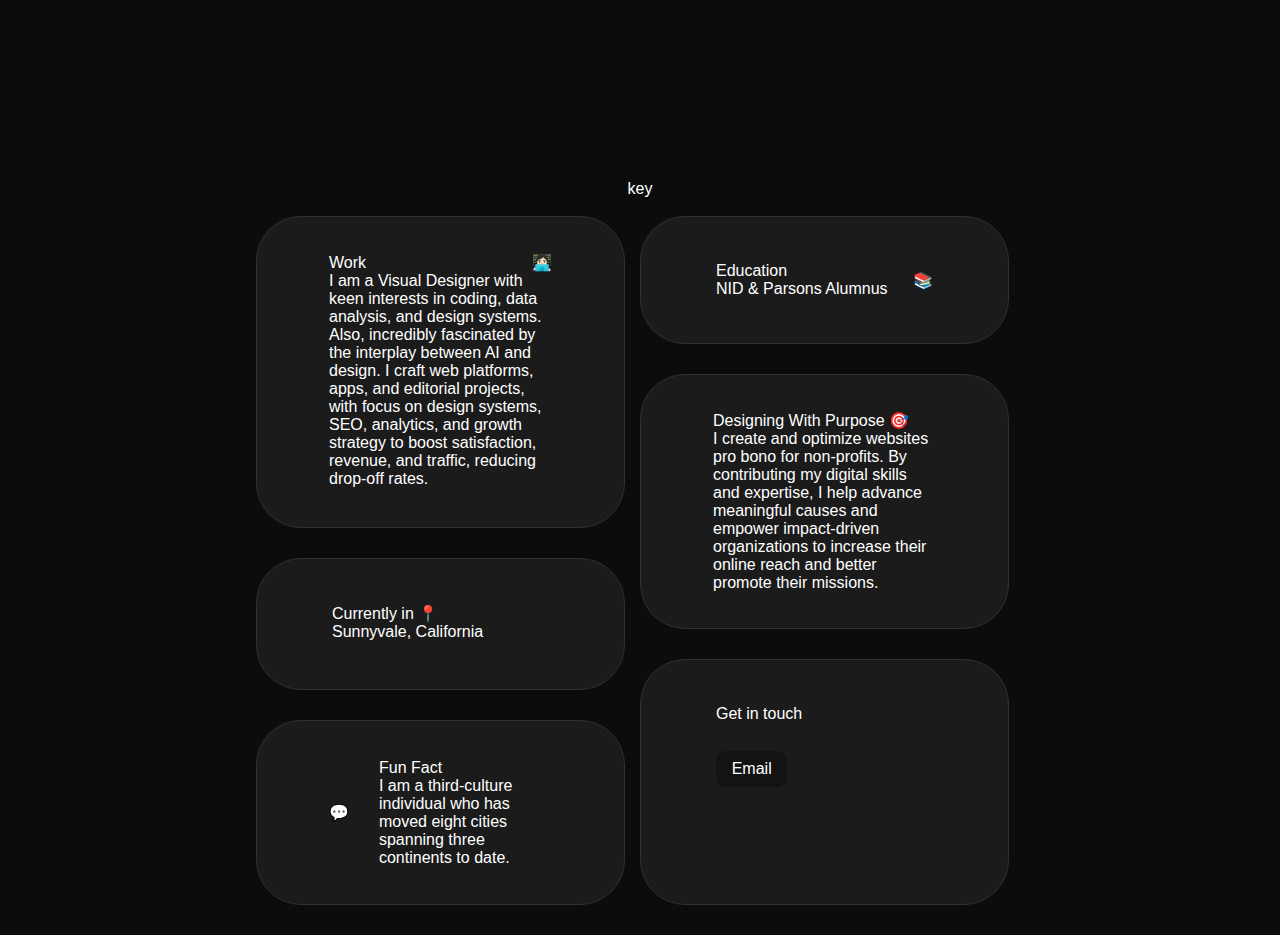
==== about.html @ a788268a "adding about content" ====
<!DOCTYPE html>
<html lang="en">
<head>
    <meta charset="UTF-8">
    <meta name="viewport" content="width=device-width, initial-scale=1.0">
    <link href="assets/reset.css" rel="stylesheet">
	<link href="assets/about.css" rel="stylesheet">
    <script defer src="assets/astera.js"></script>
    <link href="assets/images/favicon.ico" rel="icon" sizes="any">
    <link href="/assets/images/touch_icon.png"  rel="apple-touch-icon">
    <meta content="ogimage.jpg" property="og:image">
    <title>Astera Labs</title>
</head>
<body>
<section id="about">
    <h2 class="handwriting" id="handwriting2"></h2>

    <div class="content">
        <div class="left">
            <div class="blurb">
                <div class="word">
                    <h3>
                        Work
                    </h3>
                    <div class="icon">
                        <h4>👩🏻‍💻</h4>
                    </div>
                </div>
                <p>
                    I am a Visual Designer with keen interests in coding, data analysis, and design systems. Also, incredibly fascinated by the interplay between AI and design. I craft web platforms, apps, and editorial projects, with focus on  design systems, SEO, analytics, and growth strategy to boost satisfaction, revenue, and traffic, reducing drop-off rates.
                </p>
            </div>

            <div class="location">
                <h3>Currently in 📍</h3>
                <p>Sunnyvale, California</p>
            </div>
            
            <div class="funfact">
                <div class="icon2">
                    <h5>💬</h5>
                </div>
                <div class="text">
                    <h3>
                        Fun Fact
                    </h3>
                    <p>
                        I am a third-culture individual who has moved eight cities spanning three continents to date. 
                    </p>
                </div>
            </div>
        </div>

        <div class="right">
            <div class="education">
                <div class="script">
                    <h3>Education</h3>
                    <p>NID & Parsons Alumnus</p>
                </div>
                <div class="icon3">
                    <h5>📚</h5>
                </div>
            </div>

            <div class="purpose">
                <h3>
                    Designing With Purpose 🎯
                </h3>
                <p>
                    I create and optimize websites pro bono for non-profits. By contributing my digital skills and expertise, I help advance meaningful causes and empower impact-driven organizations to increase their online reach and better promote their missions.
                </p>
            </div>

            <div class="contact">
                <h3>Get in touch</h3>
                <a href="mailto:shiviravis@gmail.com" target="_blank">
                    <div class="button">
                        Email
                    </div>
                </a>
                <br>
                <br>
                <br>
                <br>
            </div>
        </div>
    </div>
</section>
</body>
</html>
---- assets/about.css ----
body
{
    background-color: #0C0C0C;
    color: #FFFFFF;
    font-family: "Inter", sans-serif;
}
h2
{
    font-weight: 400;
    font-size: var(--title);
    line-height: var(--title-line-height);
    text-align: center;
}

#about 
{
    padding-top: 20vh;
    width: 60%;
    margin: auto;
    padding: auto;
    display: flex;
    flex-direction: column;
}

#about h2, #projects h2
{
    margin: auto;
}

.caption
{
    width: 75%;
    margin: auto;
}
  
.content 
{
    display: flex;
    flex-direction: row;
    margin-top: 2vh;
}

.left 
{
    width: 48%;
    margin-right: 2%;
    display: flex;
    flex-direction: column;
}

.right 
{
    width: 48%;
    display: flex;
    flex-direction: column;
}

.blurb,
.funfact,
.purpose 
{
    border: 1px solid #313131;
    background-color: #1B1B1B;
    border-radius: 5vh;
    padding: 4vh 8vh;
    margin-bottom: 3.33vh;
    flex-grow: 1;
}

.location,
.education,
.contact 
{
    background-color: #1B1B1B;
    border-radius: 5vh;
    border: 1px solid #313131;
    padding: 5vh 8.33vh;
    margin-bottom: 3.33vh;
    flex-grow: 1;
}

.button 
{
    background-color: #131313;
    color: #FFFFFF;
    width: 33%;
    padding: 1vh;
    text-align: center;
    border-radius: 10px;
    margin-top: 3.17vh;
}

.button:hover 
{
    background-color: #FFFFFF;
    color: #0C0C0C;
}

.icon2 
{
    margin-right: 3.33vh;
}

.icon2 h1, .icon3 h1
{
    margin-bottom: 0px;
}

.education 
{
    display: flex;
    flex-direction: row;
    justify-content: space-between;
    align-items: center;
}

.funfact 
{
    display: flex;
    justify-content: space-between;
    align-items: center;
}

.word 
{
    display: flex;
    flex-direction: row;
    justify-content: space-between;
    align-items: center;
}

.contact 
{
    background-image: url(../assets/images/contact.png);
    background-size: cover;
    background-position: center;
    background-repeat: no-repeat;
}
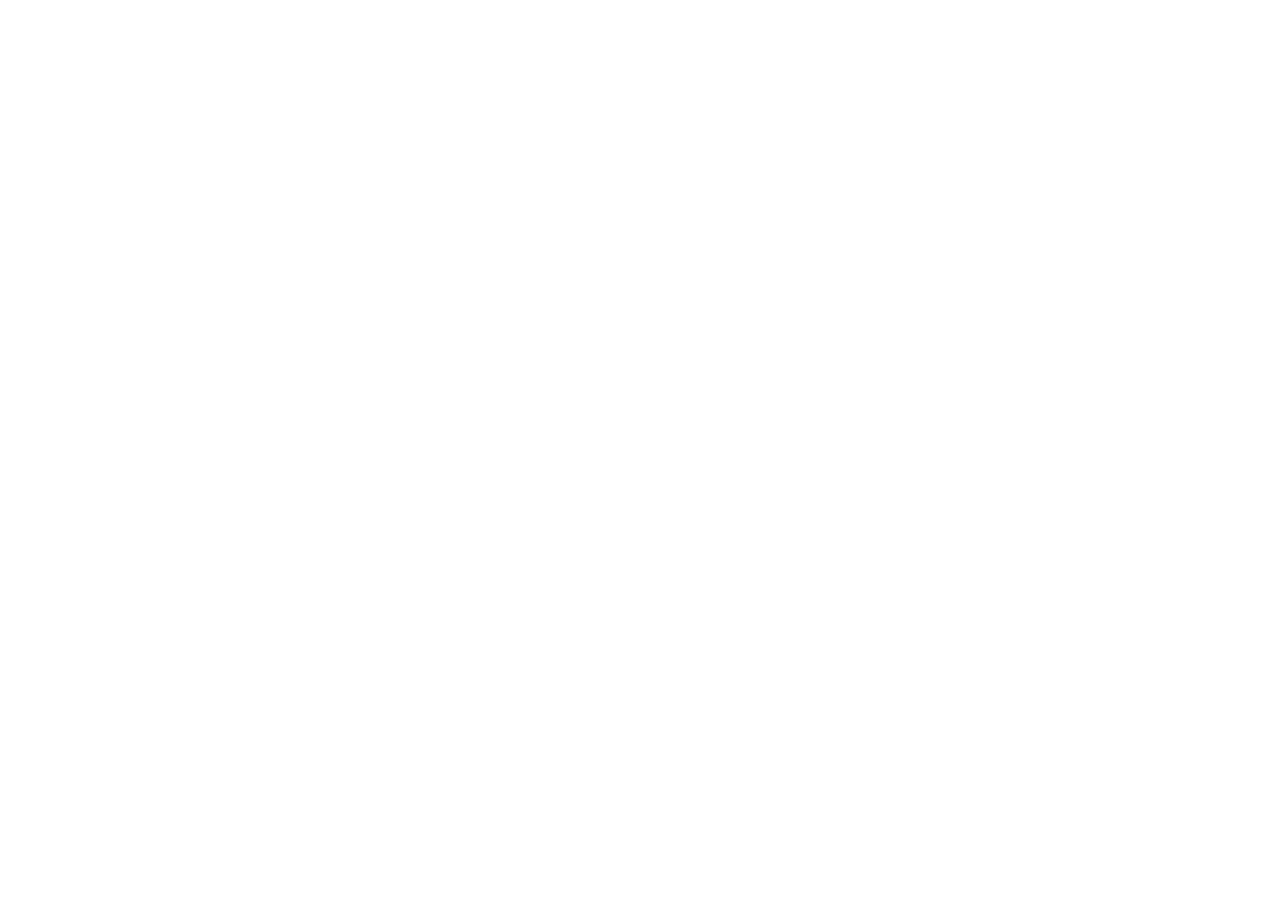
==== commit 0f51cef1: "code clean up" ====
--- a/about.html
+++ b/about.html
@@ -5,86 +5,11 @@
     <meta name="viewport" content="width=device-width, initial-scale=1.0">
     <link href="assets/reset.css" rel="stylesheet">
 	<link href="assets/about.css" rel="stylesheet">
-    <script defer src="assets/astera.js"></script>
     <link href="assets/images/favicon.ico" rel="icon" sizes="any">
     <link href="/assets/images/touch_icon.png"  rel="apple-touch-icon">
     <meta content="ogimage.jpg" property="og:image">
-    <title>Astera Labs</title>
+    <title>Hi 👋, I'm Shivi</title>
 </head>
 <body>
-<section id="about">
-    <h2 class="handwriting" id="handwriting2"></h2>
-
-    <div class="content">
-        <div class="left">
-            <div class="blurb">
-                <div class="word">
-                    <h3>
-                        Work
-                    </h3>
-                    <div class="icon">
-                        <h4>👩🏻‍💻</h4>
-                    </div>
-                </div>
-                <p>
-                    I am a Visual Designer with keen interests in coding, data analysis, and design systems. Also, incredibly fascinated by the interplay between AI and design. I craft web platforms, apps, and editorial projects, with focus on  design systems, SEO, analytics, and growth strategy to boost satisfaction, revenue, and traffic, reducing drop-off rates.
-                </p>
-            </div>
-
-            <div class="location">
-                <h3>Currently in 📍</h3>
-                <p>Sunnyvale, California</p>
-            </div>
-            
-            <div class="funfact">
-                <div class="icon2">
-                    <h5>💬</h5>
-                </div>
-                <div class="text">
-                    <h3>
-                        Fun Fact
-                    </h3>
-                    <p>
-                        I am a third-culture individual who has moved eight cities spanning three continents to date. 
-                    </p>
-                </div>
-            </div>
-        </div>
-
-        <div class="right">
-            <div class="education">
-                <div class="script">
-                    <h3>Education</h3>
-                    <p>NID & Parsons Alumnus</p>
-                </div>
-                <div class="icon3">
-                    <h5>📚</h5>
-                </div>
-            </div>
-
-            <div class="purpose">
-                <h3>
-                    Designing With Purpose 🎯
-                </h3>
-                <p>
-                    I create and optimize websites pro bono for non-profits. By contributing my digital skills and expertise, I help advance meaningful causes and empower impact-driven organizations to increase their online reach and better promote their missions.
-                </p>
-            </div>
-
-            <div class="contact">
-                <h3>Get in touch</h3>
-                <a href="mailto:shiviravis@gmail.com" target="_blank">
-                    <div class="button">
-                        Email
-                    </div>
-                </a>
-                <br>
-                <br>
-                <br>
-                <br>
-            </div>
-        </div>
-    </div>
-</section>
 </body>
 </html>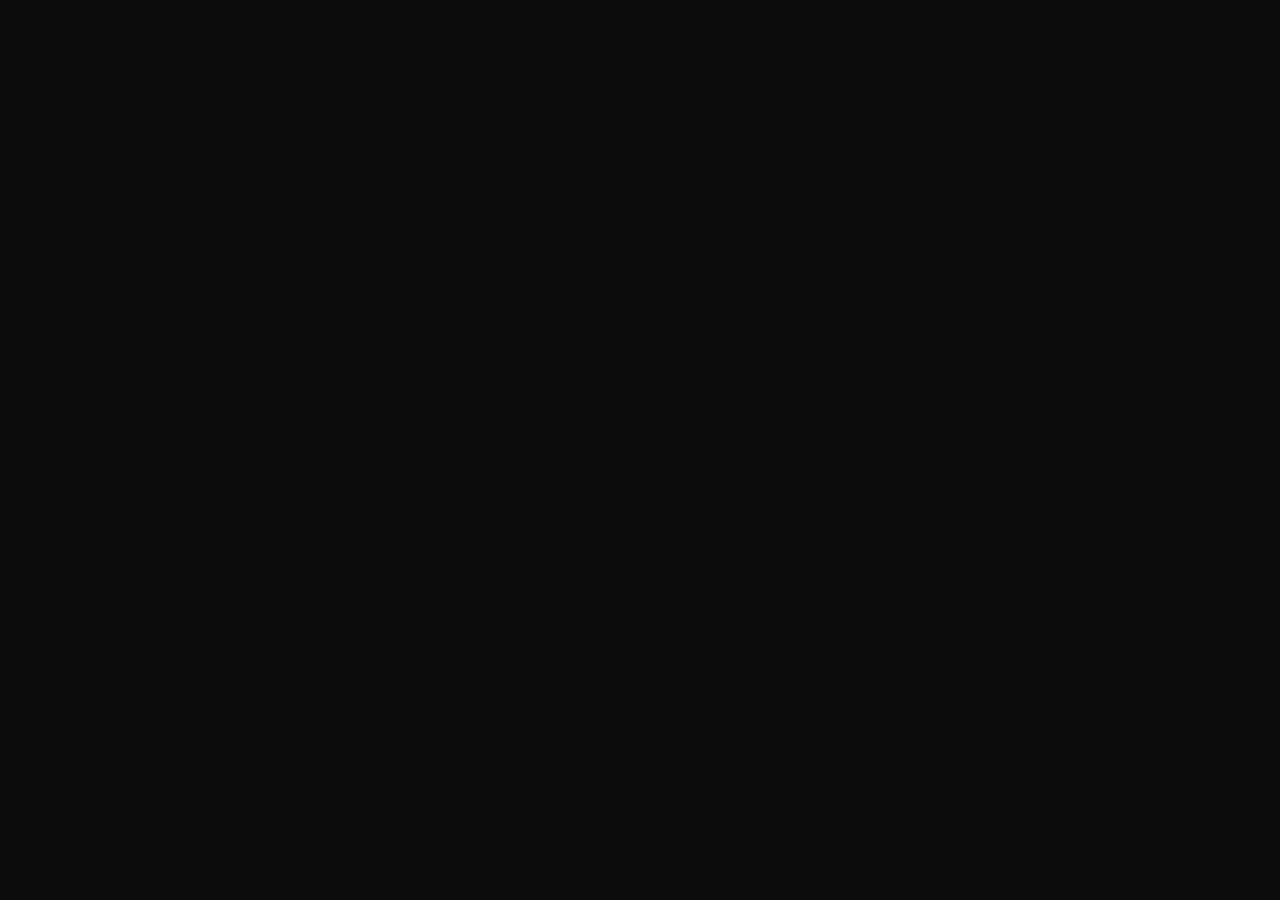
==== commit f42ea1c1: "i deleted something wrong, let's see" ====
--- a/about.html
+++ b/about.html
@@ -4,6 +4,7 @@
     <meta charset="UTF-8">
     <meta name="viewport" content="width=device-width, initial-scale=1.0">
     <link href="assets/reset.css" rel="stylesheet">
+    <link href="assets/style.css" rel="stylesheet">
 	<link href="assets/about.css" rel="stylesheet">
     <link href="assets/images/favicon.ico" rel="icon" sizes="any">
     <link href="/assets/images/touch_icon.png"  rel="apple-touch-icon">
--- a/assets/style.css
+++ b/assets/style.css
@@ -0,0 +1,235 @@
+@import url('https://fonts.googleapis.com/css2?family=Borel&family=Inconsolata:wght@200..900&family=Urbanist:ital,wght@0,100..900;1,100..900&display=swap');
+
+:root 
+{
+    --body-copy: 15px;
+    --title: 16px;
+    --hero-copy: 28px;
+    --grid-item-height: auto;
+}
+
+body 
+{
+    font-family: "Inconsolata", monospace;
+    font-size: var(--body-copy);
+    line-height: 1.2;
+    font-weight: 400;
+    background-color: #0C0C0C; 
+    color: #FFFFFF;
+    width: 90%;
+    margin: auto;
+    letter-spacing: 0.5px;
+}
+
+h1 
+{
+    font-family: "Urbanist";
+    font-size: var(--hero-copy);
+    line-height: 1.1;
+    font-weight: 600;
+    margin-bottom: 20px;
+    letter-spacing: 1px;
+}
+
+h3
+{
+    font-size: var(--title);
+    line-height: calc(var(--title)*1.2);
+    font-weight: 400;
+    color: #999999;
+    margin-top: 50px;
+    margin-bottom: 20px;
+}
+
+.content 
+{
+    display: flex;
+    flex-direction: column;
+    margin-top: 7vh;
+}
+
+.intro, .image 
+{
+    display: grid;
+    grid-template-columns: repeat(1, 1fr);
+    grid-auto-rows: var(--grid-item-height);
+    gap: 20px;
+    margin-bottom: 30px;
+}
+
+.intro h1
+{
+    font-size: 20px;
+    font-weight: 500;
+}
+
+.handwriting 
+{
+    font-family: 'Borel', cursive;
+    height: 4.5vh;
+    padding-top: 20px;
+    background: linear-gradient(to right, #F7C33D, #FE3263, #855AFF, #4CFED3);
+    background-clip: text;
+    -webkit-text-fill-color: transparent;
+    width: fit-content;
+    letter-spacing: 0px;
+}
+
+#handwriting2, #handwriting3, #handwriting4 
+{
+    margin-left: 20px;
+}
+
+.grid-item1, .grid-item2, .grid-item3 
+{
+    position: relative;
+    border-radius: 25px;
+    aspect-ratio: 1/1;
+    overflow: hidden;
+}
+
+.grid-item1 img, .grid-item2 img, .grid-item3 img, .grid-item2 iframe 
+{
+    width: 100%;
+    height: 100%;
+    object-fit: cover;
+    border-radius: 25px;
+}
+
+.one 
+{ 
+    background: url(images/about.png) no-repeat center/cover; 
+}
+
+.two 
+{ 
+    background: url(images/vawg.png) no-repeat center/cover; 
+}
+
+.eight 
+{ 
+    background: url('/assets/images/code.png') no-repeat center/cover; 
+}
+
+.nine 
+{ 
+    background: url(images/ai.png) no-repeat center/cover; 
+}
+
+.one, .seven 
+{ 
+    aspect-ratio: 2/1; 
+}
+
+.links
+{
+    margin-bottom: 30px;
+}
+
+.intro h1
+{
+    position: absolute;
+    bottom: 10px;
+    left: 30px;
+}
+
+.overlay {
+    display: none;
+    position: fixed;
+    top: 0;
+    left: 0;
+    width: 100%;
+    height: 100%;
+    background-color: rgba(0, 0, 0, 0.5);
+    z-index: 10;
+}
+
+.overlay-content {
+    position: relative;
+    width: 90%;
+    height: 90%;
+    margin: 2% auto;
+    background-color: #fff;
+    border-radius: 10px;
+    overflow: hidden;
+    box-shadow: 0 0 20px rgba(0, 0, 0, 0.3);
+}
+
+.overlay-content iframe {
+    width: 100%;
+    height: 100%;
+    border: none;
+}
+
+#closeOverlay {
+    position: absolute;
+    top: 10px;
+    right: 10px;
+    font-size: 24px;
+    width: 30px;
+    height: 30px;
+    background-color: #FFFFFF;
+    border-radius: 50%;
+    color: #333;
+    border: none;
+    cursor: pointer;
+    display: flex;
+    justify-content: center;
+    align-items: center;
+}
+
+@media screen and (min-width: 768px) {
+    .content 
+    {
+        flex-direction: row;
+        position: relative;
+    }
+
+    .text 
+    {
+        width: 20%;
+        position: fixed;
+    }
+
+    .handwriting
+    {
+        height: 6vh;
+    }
+
+    .work 
+    {
+        width: 75%;
+        margin-left: 25%;
+    }
+
+    .intro, .image 
+    {
+        grid-template-columns: repeat(3, 1fr);
+    }
+
+    .grid-item1:first-child,
+    .grid-item2:nth-child(5) 
+    {
+        grid-column: span 2;
+        aspect-ratio: auto;
+    }
+
+    .grid-item1:hover, .grid-item2:hover, .grid-item3:hover 
+    {
+        transform: translateY(-10px);
+    }
+
+    .links a 
+    {
+        display: block;
+        margin-bottom: 10px;
+        color: #999999;
+        text-decoration: none;
+    }
+
+    .links a:hover 
+    {
+        font-weight: 600;
+        color: #FE3263;
+    }
+}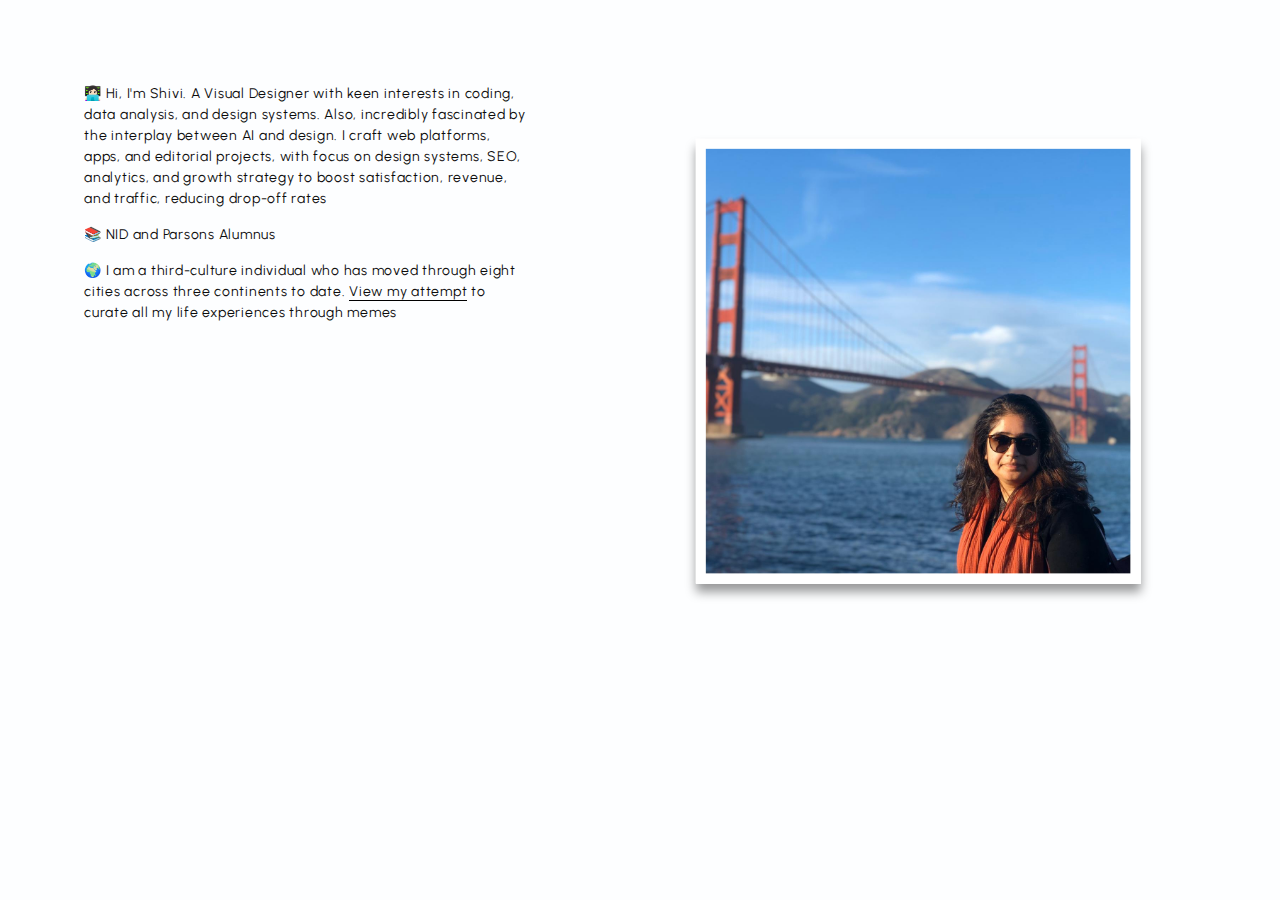
==== commit ad1e72d4: "about added, time altered" ====
--- a/about.html
+++ b/about.html
@@ -1,16 +1,182 @@
 <!DOCTYPE html>
 <html lang="en">
 <head>
-    <meta charset="UTF-8">
-    <meta name="viewport" content="width=device-width, initial-scale=1.0">
-    <link href="assets/reset.css" rel="stylesheet">
-    <link href="assets/style.css" rel="stylesheet">
-	<link href="assets/about.css" rel="stylesheet">
-    <link href="assets/images/favicon.ico" rel="icon" sizes="any">
-    <link href="/assets/images/touch_icon.png"  rel="apple-touch-icon">
-    <meta content="ogimage.jpg" property="og:image">
-    <title>Hi 👋, I'm Shivi</title>
+<meta charset="UTF-8">
+<meta name="viewport" content="width=device-width, initial-scale=1.0">
+<title>Hi 👋, I'm Shivi</title>
+<link href="assets/reset.css" rel="stylesheet">
+<link href="assets/style.css" rel="stylesheet">
+<link href="assets/images/favicon.ico" rel="icon" sizes="any">
+<link href="/assets/images/touch_icon.png" rel="apple-touch-icon">
+<meta content="ogimage.jpg" property="og:image">
+<style>
+body 
+{
+box-sizing: border-box;
+margin-top: 7vh;
+background-color: #FDFEFF;
+color: #0C0C0C;
+}
+
+#about 
+{
+display: flex;
+flex-direction: column-reverse;
+max-width: 1200px;
+margin: 0 auto;
+padding: 20px;
+border-radius: 10px;
+}
+
+a
+{
+    border-bottom: 1px solid black;
+}
+
+.texts 
+{
+    margin-bottom: 7vh;
+}
+
+.blurb, .education, .funfact 
+{
+margin-bottom: 15px;
+}
+
+.photo-grid 
+{
+position: relative;
+width: 100%;
+aspect-ratio: 1 / 1;
+overflow: hidden;
+}
+
+.photo 
+{
+position: absolute;
+background-size: cover;
+background-position: center;
+transition: all 0.5s ease;
+opacity: 0;
+transform: translate(-50%, -50%) rotateZ(0deg) translateZ(0px);
+left: 50%;
+top: 50%;
+width: 80%;
+height: 80%;
+border: 10px solid #fff;
+}
+
+@media (min-width: 768px) 
+{
+#about 
+{
+flex-direction: row;
+align-items: flex-start;
+}
+
+.texts 
+{
+width: 40%;
+margin-right: 10%;
+margin-bottom: 0;
+}
+
+.photo-grid 
+{
+width: 50%;
+}
+}
+</style>
 </head>
 <body>
+<section id="about">
+<div class="texts">
+<div class="blurb">
+<p>
+👩🏻‍💻 Hi, I'm Shivi. A Visual Designer with keen interests in coding, data analysis, and design systems. Also, incredibly fascinated by the interplay between AI and design. I craft web platforms, apps, and editorial projects, with focus on design systems, SEO, analytics, and growth strategy to boost satisfaction, revenue, and traffic, reducing drop-off rates
+</p>
+</div>
+<div class="education">
+<p>
+📚 NID and Parsons Alumnus
+</p>
+</div>
+<div class="funfact">
+<p>
+    🌍 I am a third-culture individual who has moved through eight cities across three continents to date. <a href="https://www.are.na/shivi-ravisankar/anomalo" target="_blank">View my attempt</a> to curate all my life experiences through memes
+</p>
+</div>
+</div>
+
+<div class="photo-grid" id="photoGrid"></div>
+</section>
+
+<script>
+    const photoGrid = document.getElementById('photoGrid');
+    const images = [
+        'assets/images/goldengate.jpg',
+        'assets/images/lakecomo.jpg',
+        'assets/images/williamsburg.jpg',
+        'assets/images/5thave.jpg',
+        'assets/images/japantown.jpg',
+        'assets/images/twix.jpg',
+        'assets/images/timessquare.jpg',
+        'assets/images/paris.jpg'
+    ];
+    const numPhotos = images.length;
+    let currentPhotoIndex = 0;
+    
+    function createPhoto(index) {
+        const photo = document.createElement('div');
+        photo.className = 'photo';
+        photo.style.zIndex = index;
+        photo.style.backgroundImage = `url('${images[index]}')`;
+        return photo;
+    }
+    
+    function showNextPhoto() {
+        const photos = document.querySelectorAll('.photo');
+        const currentPhoto = photos[currentPhotoIndex];
+    
+        const angle = Math.random() * 20 - 10;
+        const zOffset = currentPhotoIndex * 0.5;
+    
+        currentPhoto.style.opacity = '1';
+        currentPhoto.style.transform = `translate(-50%, -50%) rotateZ(${angle}deg) translateZ(${zOffset}vw)`;
+        currentPhoto.style.boxShadow = '0 8px 10px rgba(0,0,0,0.4)';
+    
+        currentPhotoIndex = (currentPhotoIndex + 1) % numPhotos;
+    
+        if (currentPhotoIndex === 0) {
+            setTimeout(() => {
+                photos.forEach((photo, index) => {
+                    if (index !== 0) {
+                        photo.style.opacity = '0';
+                        photo.style.transform = 'translate(-50%, -50%) rotateZ(0deg) translateZ(0px)';
+                        photo.style.boxShadow = '0 4px 10px rgba(0,0,0,0.3)';
+                    }
+                });
+            }, 1000);
+        }
+    }
+    
+    function initializePhotoGrid() {
+        for (let i = 0; i < numPhotos; i++) {
+            const photo = createPhoto(i);
+            if (i === 0) {
+                photo.style.opacity = '1';
+                photo.style.transform = 'translate(-50%, -50%) rotateZ(0deg) translateZ(0vw)';
+                photo.style.boxShadow = '0 8px 10px rgba(0,0,0,0.4)';
+            }
+            photoGrid.appendChild(photo);
+        }
+        setTimeout(() => {
+            setInterval(showNextPhoto, 1500);
+        }, 1000);
+    }
+    
+    // Initialize the photo grid immediately
+    initializePhotoGrid();
+    </script>
 </body>
 </html>--- a/assets/style.css
+++ b/assets/style.css
@@ -1,8 +1,8 @@
-@import url('https://fonts.googleapis.com/css2?family=Borel&family=Inconsolata:wght@200..900&family=Urbanist:ital,wght@0,100..900;1,100..900&display=swap');
+@import url('https://fonts.googleapis.com/css2?family=Borel&family=Urbanist:ital,wght@0,100..900;1,100..900&display=swap');
 
 :root 
 {
-    --body-copy: 15px;
+    --body-copy: 14px;
     --title: 16px;
     --hero-copy: 28px;
     --grid-item-height: auto;
@@ -10,15 +10,15 @@
 
 body 
 {
-    font-family: "Inconsolata", monospace;
+    font-family: "Urbanist", sans-serif;
     font-size: var(--body-copy);
-    line-height: 1.2;
+    line-height: 1.5;
     font-weight: 400;
     background-color: #0C0C0C; 
     color: #FFFFFF;
     width: 90%;
     margin: auto;
-    letter-spacing: 0.5px;
+    letter-spacing: 0.75px;
 }
 
 h1 
@@ -28,7 +28,6 @@
     line-height: 1.1;
     font-weight: 600;
     margin-bottom: 20px;
-    letter-spacing: 1px;
 }
 
 h3
@@ -103,7 +102,7 @@
 
 .two 
 { 
-    background: url(images/vawg.png) no-repeat center/cover; 
+    background: url(images/vawg2.png) no-repeat center/cover; 
 }
 
 .eight 
@@ -149,7 +148,6 @@
     width: 90%;
     height: 90%;
     margin: 2% auto;
-    background-color: #fff;
     border-radius: 10px;
     overflow: hidden;
     box-shadow: 0 0 20px rgba(0, 0, 0, 0.3);
